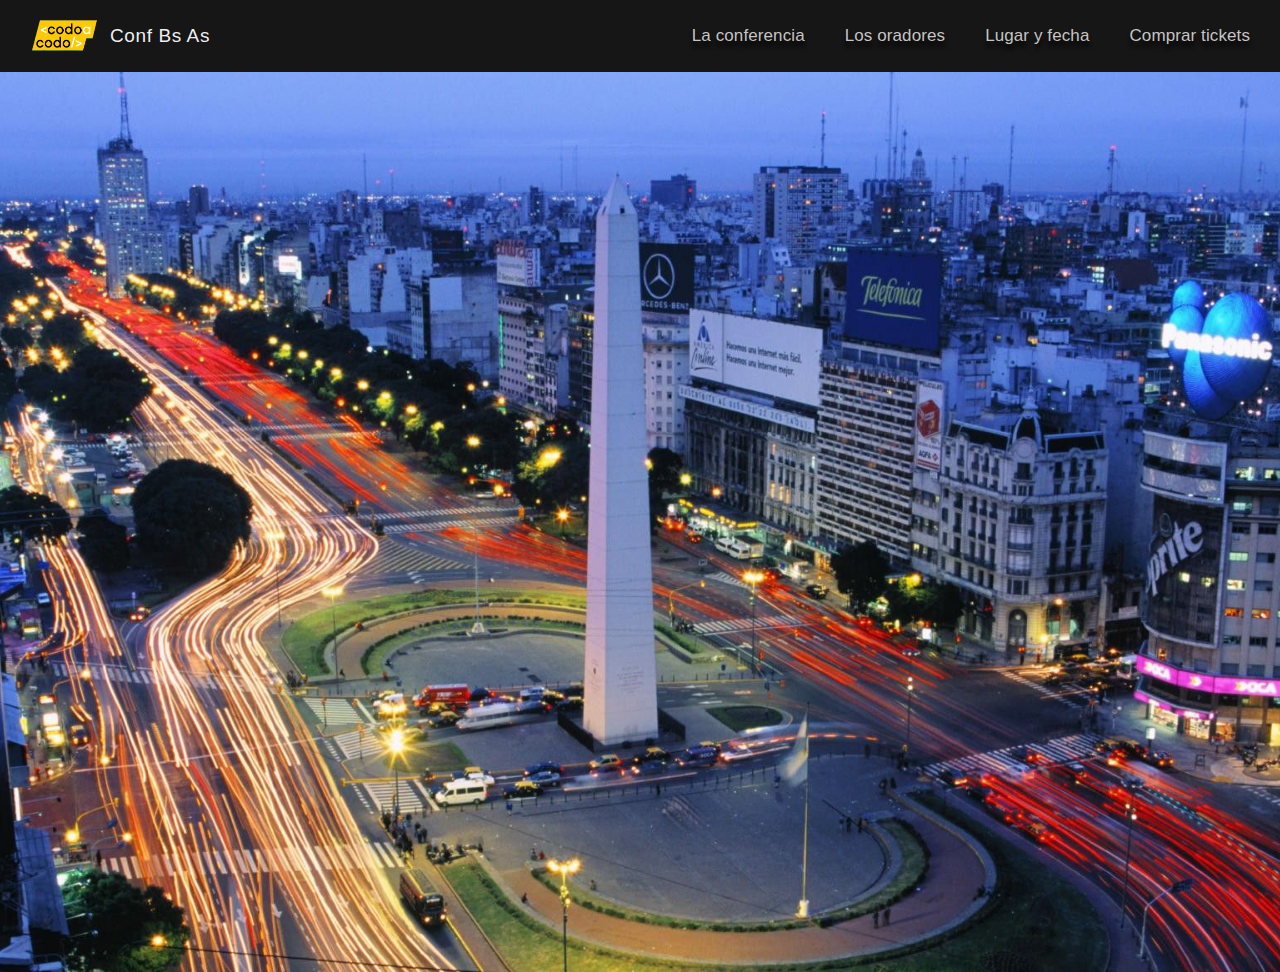
==== index.html @ 94258470 "cambio nombre de archivo" ====
<!DOCTYPE html>
<html lang="en">
<head>
  <meta charset="UTF-8">
  <meta name="viewport" content="width=device-width, initial-scale=1.0">
  <link rel="stylesheet" href="version2.css">
  <title>Document</title
    <link rel="stylesheet" href="https://cdnjs.cloudflare.com/ajax/libs/font-awesome/6.4.2/css/all.min.css" integrity="sha512-z3gLpd7yknf1YoNbCzqRKc4qyor8gaKU1qmn+CShxbuBusANI9QpRohGBreCFkKxLhei6S9CQXFEbbKuqLg0DA==" crossorigin="anonymous" referrerpolicy="no-referrer" />
</head>
<body>
  <nav class="nav">
    <div class="nav_logo">
      <a href="#" class="nav_logo__link"> 
        <img src="img/codoacodo.png" alt="logo codo a codo" class="nav_logo__img">
        <span class="logo_span">Conf Bs As</span>
      <a>
    </div>

    <button class="nav_button">
      <svg xmlns="http://www.w3.org/2000/svg" width="16" height="16" fill="currentColor" class="svg_menu" viewBox="0 0 16 16">
        <path fill-rule="evenodd" d="M2.5 12a.5.5 0 0 1 .5-.5h10a.5.5 0 0 1 0 1H3a.5.5 0 0 1-.5-.5zm0-4a.5.5 0 0 1 .5-.5h10a.5.5 0 0 1 0 1H3a.5.5 0 0 1-.5-.5zm0-4a.5.5 0 0 1 .5-.5h10a.5.5 0 0 1 0 1H3a.5.5 0 0 1-.5-.5z"/>
      </svg>
    </button>

    <div class="nav_links nav_links_active">
      <ul class="nav_ul">
        <a href="#" class="nav_li__a">
          <li class="nav_li nav_li1">La conferencia</li>
        </a>
        <a href="#" class="nav_li__a">
          <li class="nav_li">Los oradores</li>
        </a>
        <a href="#" class="nav_li__a">
          <li class="nav_li">Lugar y fecha</li>
        </a>
        <a href="#" class="nav_li__a">
          <li class="nav_li">Comprar tickets</li>
        </a>
      </ul>
    </div>
  </nav>

  <main>
    <!-- inicio carousel -->
    <div class="carrousel">
      <div class="carrousel-imgs">
        <div class="containerCarousel1 containerCarousel"> 
          <img class="containerCarousel__img containerCarousel__img1" src="img/ba1.jpg" alt="buenos aires">
        </div>
        
        <div class="containerCarousel2 containerCarousel">
          <img class="containerCarousel__img containerCarousel__img2" src="img/ba2.jpg" alt="Buenos aires">
        </div>
        <div class="containerCarousel3 containerCarousel">
           <img class="containerCarousel__img containerCarousel__img3" src="img/ba3.jpg" alt="obelisco"> 
        </div> 
      </div>
    </div>
    <!-- fin carousel -->
  </main>
  <script src="navJS.js"></script>
</body>
</html>
---- version2.css ----
*{
    margin: 0;
    padding: 0;
    box-sizing: border-box;
    font-family: sans-serif;

}

/* inicio del nav */

.nav{
    background-color: rgb(22, 22, 22);
    display: flex;
    justify-content: space-between;
    position: relative;
}




.nav_logo__link{
    display: flex;
    text-decoration: none;
}
.nav_logo__img{
    width: 90px;
    padding: 10px 0px 10px 0px;
}
.logo_span{
    align-self: center;
    font-weight: 500;
    letter-spacing: 0.6px;
    font-size: 19px;
    color: rgba(255, 255, 255, 0.938);
}




.nav_links_active{
    position: absolute;
    z-index: 100; 
    left:0;
    top: 100%;
    width: 100%;
    background-color:rgb(22, 22, 22);
    box-shadow: 0 6px 6px rgba(0, 0, 0, 0.416);

     /* Establecemos la altura máxima a 0 y overflow hidden para que el menú esté oculto */
    max-height: 0;
    overflow: hidden;

    /* Agregamos la transición para animar el cambio de altura */
    transition: max-height 0.6s ease;
}
.nav_ul{

    display: flex;
    flex-direction: column;
    justify-content: flex-start;
    list-style:none;

}
.nav_li__a{
    text-decoration: none;
    color: rgba(219, 216, 216, 0.909);
    font-size: 17px;
    letter-spacing: 0.1px;
    font-weight: 400;
}

.nav_li{
    padding-top: 35px;
    padding-bottom: 35px;
    display: flex;
    justify-content: center;
    text-shadow: 0px 5px 3px rgba(0, 0, 0, 0.843);
}

.nav_li:hover{
    background-color:rgb(15, 15, 15);
    color:rgba(255, 255, 255, 0.974);
}

.nav_li1{
    padding-top: 35px;
}


.nav_button{
    border: none;
    height: 100%;
}
.svg_menu{
    width: 60px;
    height: 100%;
    padding: 17px;
    background-color: rgb(22, 22, 22);
    cursor: pointer;
    color: rgba(255, 255, 255, 0.888);
}


@media screen and (min-width:1080px){
    .nav{

        align-items: center;
        padding-left:20px;
        padding-right:30px ;
        box-shadow: 0 4px 6px rgba(0, 0, 0, 0.416);
    }

    .nav_button{
        display: none;
    }


    .nav_links_active{
        box-shadow: none;
        position: inherit;
        width: auto;
        display: flex;
        align-items: center;
        max-height: inherit;
        overflow: visible;
        transform: none;
    }

    .nav_ul{
        flex-direction: row;
        height: auto;
    }

    .nav_li{
        padding: 0;
        padding-left: 40px;
        text-shadow: 0px 6px 4px rgba(0, 0, 0, 0.843);
    }
    .nav_li:hover{
        background-color: initial;
        color:rgba(255, 255, 255, 0.975);
    }

    
}


/* final del nav */

/* inicio carrusel */
.carrousel-imgs{
    width: 100%;
    height: 100vh;
    overflow: hidden; 
    font-size: 0; /* para eliminar espacio blanco entre las imagenes */
}
.containerCarousel__img{
    width: 100%;
    height: 100vh;
    object-fit: cover;
    object-position: 40% 0;
    position: absolute;
}




/* final carrusel */
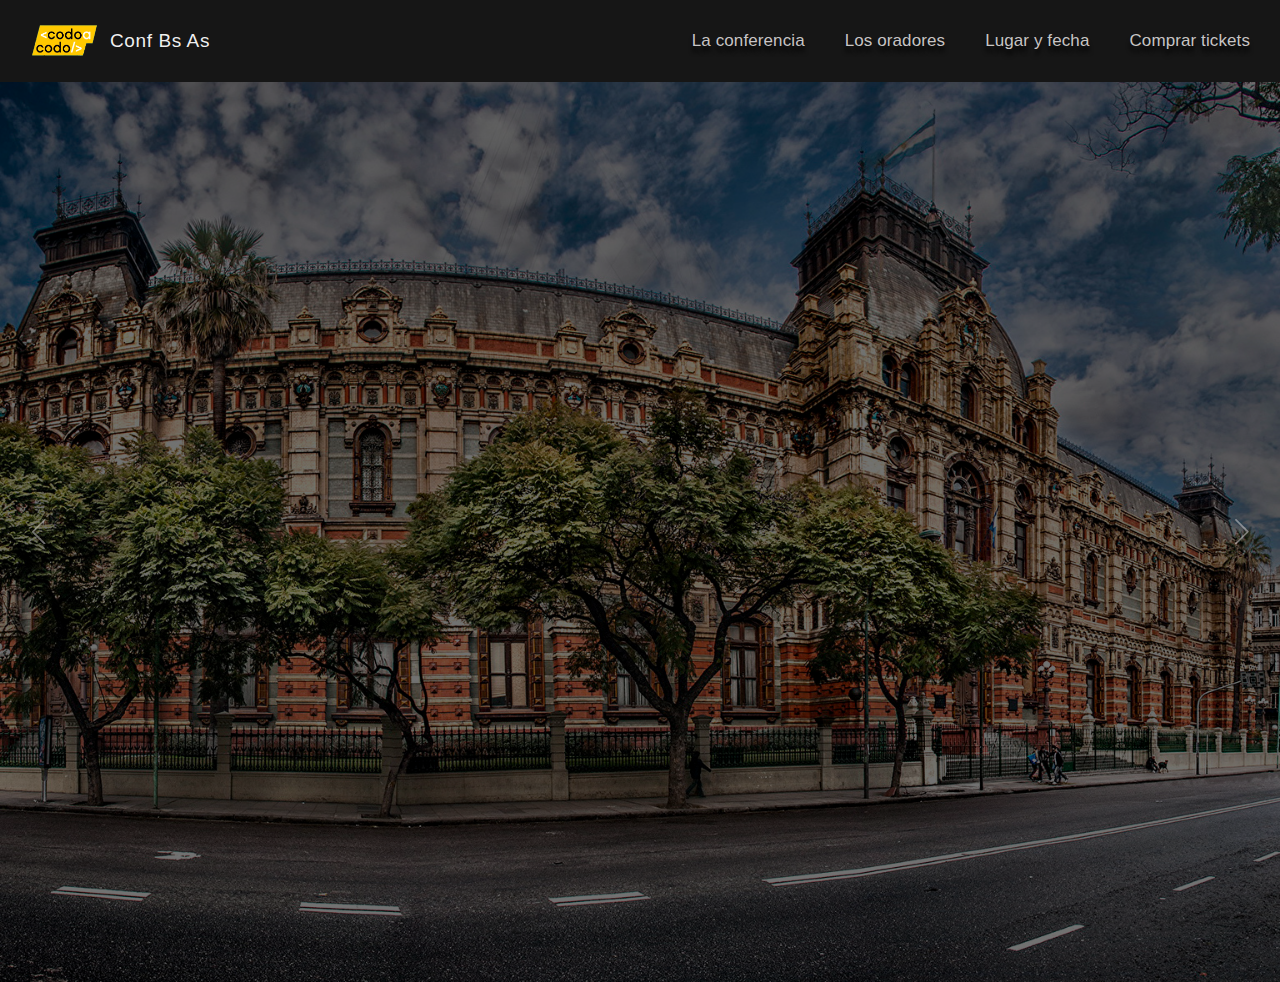
==== commit 4460d1e4: "svgs flechas y carrusel version 1" ====
--- a/index.html
+++ b/index.html
@@ -44,20 +44,24 @@
     <!-- inicio carousel -->
     <div class="carrousel">
       <div class="carrousel-imgs">
-        <div class="containerCarousel1 containerCarousel"> 
-          <img class="containerCarousel__img containerCarousel__img1" src="img/ba1.jpg" alt="buenos aires">
-        </div>
-        
-        <div class="containerCarousel2 containerCarousel">
-          <img class="containerCarousel__img containerCarousel__img2" src="img/ba2.jpg" alt="Buenos aires">
-        </div>
-        <div class="containerCarousel3 containerCarousel">
-           <img class="containerCarousel__img containerCarousel__img3" src="img/ba3.jpg" alt="obelisco"> 
-        </div> 
+        <img class="containerCarousel__img containerCarousel__img1" src="img/ba1.jpg" alt="buenos aires">
+        <img class="containerCarousel__img containerCarousel__img2" src="img/ba2.jpg" alt="Buenos aires"> 
+        <img class="containerCarousel__img containerCarousel__img3" src="img/ba3.jpg" alt="obelisco"> 
       </div>
+      
+      <div class="container-buton container-buton-right">
+        <svg viewBox="0 0 1024 1024" class="svg-flecha" xmlns="http://www.w3.org/2000/svg"><style>.svg-flecha{fill:rgba(219, 216, 216, 0.5)}</style><path d="m271.653 1023.192c-8.685 0-17.573-3.432-24.238-10.097-13.33-13.33-13.33-35.144 0-48.474l456.255-456.458-449.59-449.59c-13.33-13.331-13.33-35.145 0-48.475s35.143-13.33 48.473 0l473.827 473.827c13.33 13.33 13.33 35.143 0 48.473l-480.492 480.694c-6.665 6.665-15.551 10.099-24.236 10.099z"/></svg>
+      </div>
+      
+      <div class="container-buton container-buton-left">
+        <svg viewBox="0 0 1024 1024" class="svg-flecha"  xmlns="http://www.w3.org/2000/svg"> <style>.svg-flecha{fill:rgba(219, 216, 216, 0.5)}</style><path d="m752.145 0c8.685 0 17.572 3.434 24.237 10.099 13.33 13.33 13.33 35.143 0 48.473l-456.256 456.458 449.591 449.591c13.33 13.33 13.33 35.144 0 48.474s-35.142 13.33-48.472 0l-473.827-473.827c-13.33-13.33-13.33-35.144 0-48.474l480.492-480.694c6.665-6.665 15.55-10.098 24.236-10.098z"/></svg>  
+      </div>
+      
     </div>
     <!-- fin carousel -->
+    
   </main>
   <script src="navJS.js"></script>
+  <script src="carrousel.js"></script>
 </body>
 </html>--- a/version2.css
+++ b/version2.css
@@ -105,6 +105,7 @@
     .nav{
 
         align-items: center;
+        padding: 5px 0px 5px 0px;
         padding-left:20px;
         padding-right:30px ;
         box-shadow: 0 4px 6px rgba(0, 0, 0, 0.416);
@@ -148,21 +149,88 @@
 /* final del nav */
 
 /* inicio carrusel */
+.carrousel{
+    position: relative;
+}
 .carrousel-imgs{
     width: 100%;
-    height: 100vh;
+    height: 50vh;
     overflow: hidden; 
     font-size: 0; /* para eliminar espacio blanco entre las imagenes */
+    position: relative;
+    
 }
 .containerCarousel__img{
     width: 100%;
-    height: 100vh;
+    height: 100%;
     object-fit: cover;
-    object-position: 40% 0;
+    object-position: 45% 0; 
+    position: absolute; 
+    filter: brightness(0.45);
+    transition: transform 0.6s ease-in-out;
+    
+}
+.containerCarousel__img1{
+    object-position: 50% 0; 
+    z-index: 10;
+    transform: translateX(0);
+    
+}
+.containerCarousel__img2{
+
+    transform: translateX(100%); 
+    
+    
+}
+
+.containerCarousel__img3{
+
+    transform: translateX(100%); 
+    
+}
+
+.container-buton{
     position: absolute;
-}
-
-
-
-
+    z-index: 50;
+    top: 50%;
+    right: 0;
+    transform: translate(0, -50%);
+    height: 100%;
+    display: flex;
+    align-items: center;
+    cursor: pointer;
+    
+}
+.container-buton-right{
+    padding-right: 2vw;
+    padding-left:15px ;
+}
+.container-buton-left{
+    right: inherit;
+    left: 0;
+    padding-left: 2vw;
+    padding-right:15px ;
+}
+.svg-flecha{
+    width: 5vw;
+}
+
+@media screen and (orientation: landscape){
+    .carrousel-imgs{
+        height: 100vh;
+    }
+
+    .containerCarousel__img2{
+        object-position: 0 80%;
+        
+    }
+
+    .containerCarousel__img1{
+        object-position: 0 35%;
+
+    }
+    .svg-flecha{
+        width: 2vw;
+    }
+}
 /* final carrusel */
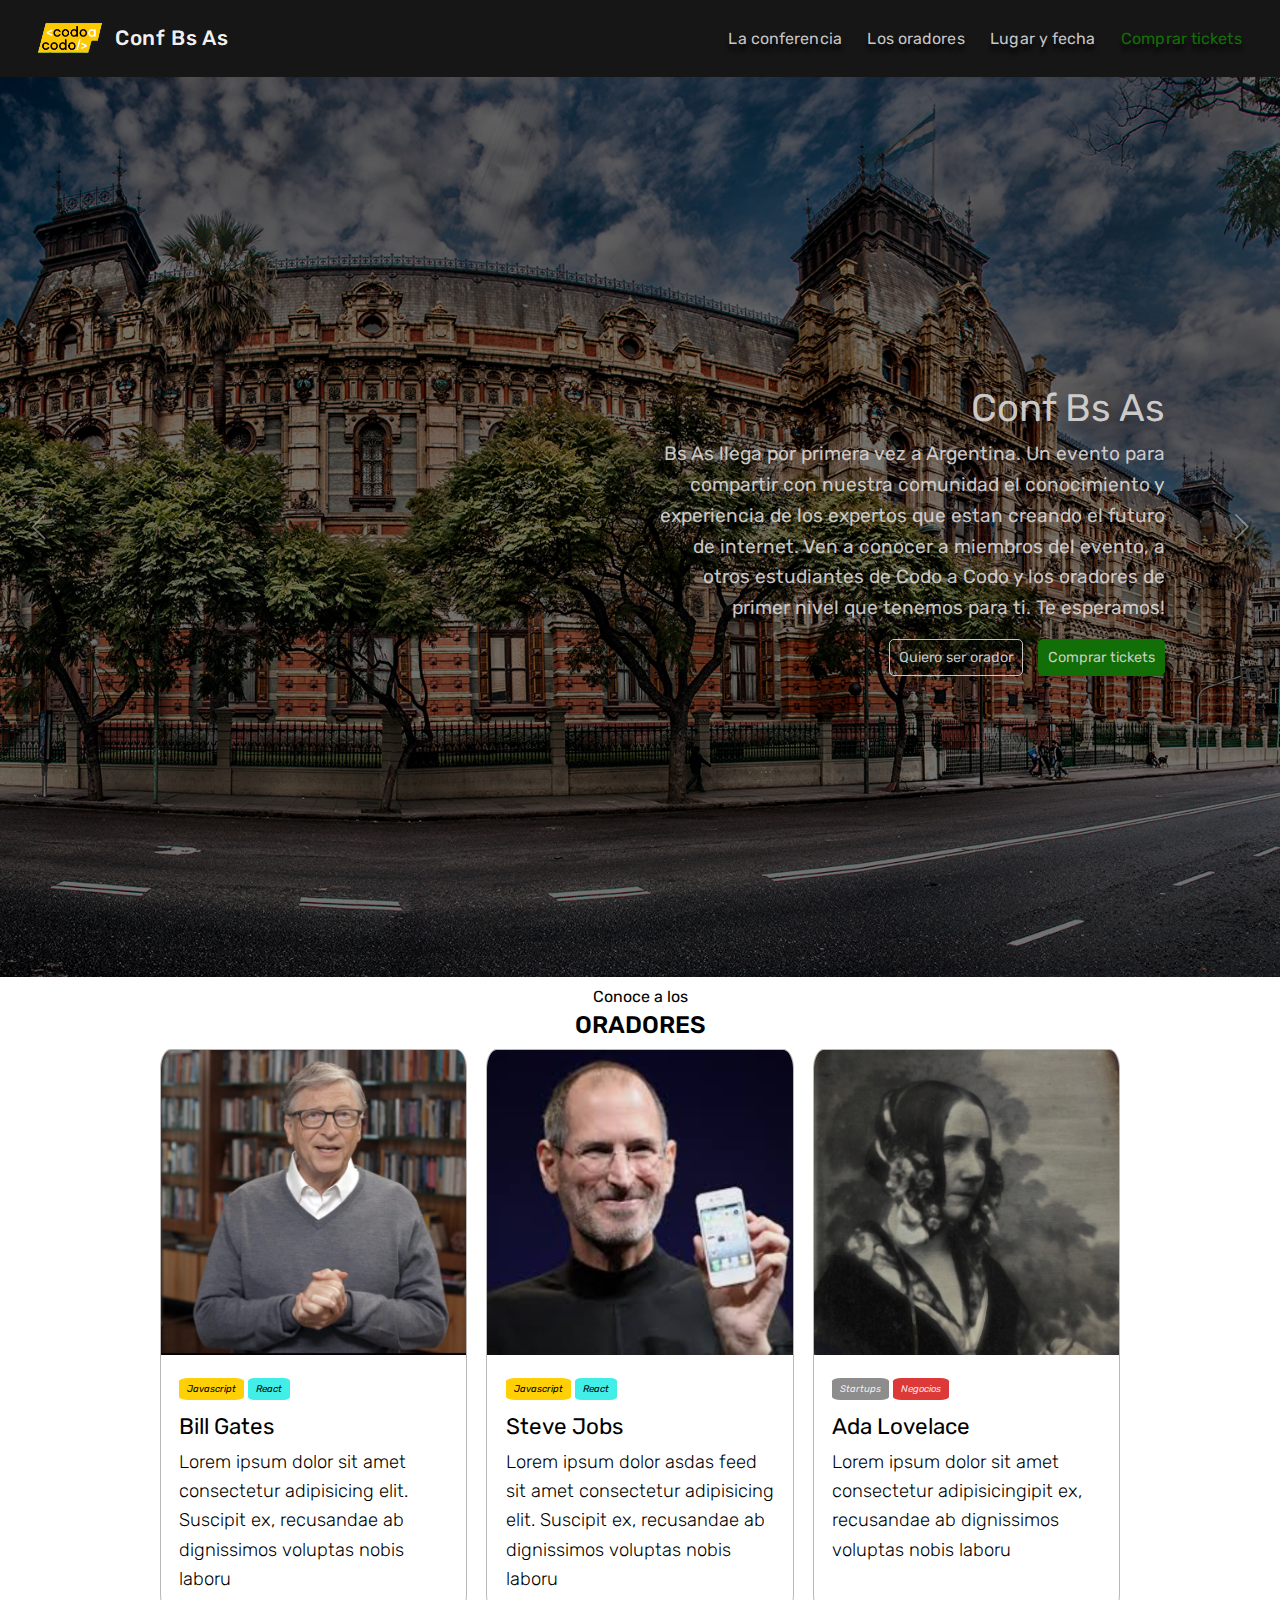
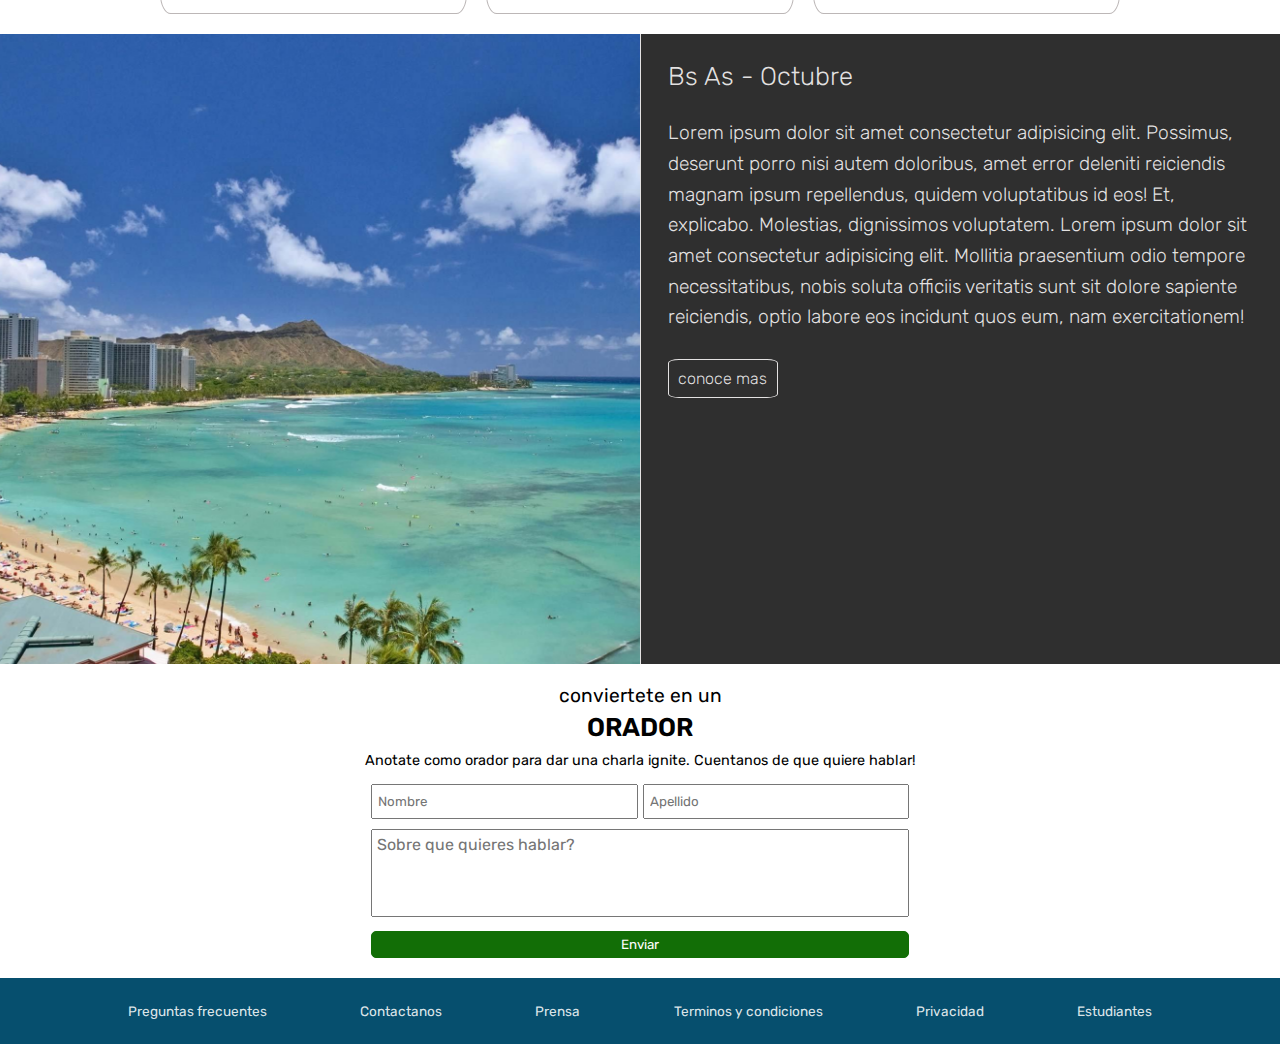
==== commit 026c69c9: "version carrusel sin actualizar" ====
--- a/index.html
+++ b/index.html
@@ -3,44 +3,48 @@
 <head>
   <meta charset="UTF-8">
   <meta name="viewport" content="width=device-width, initial-scale=1.0">
+  <link rel="preconnect" href="https://fonts.googleapis.com">
+  <link rel="preconnect" href="https://fonts.gstatic.com" crossorigin>
+  <link href="https://fonts.googleapis.com/css2?family=Rubik:wght@300;400&display=swap" rel="stylesheet">
   <link rel="stylesheet" href="version2.css">
   <title>Document</title
-    <link rel="stylesheet" href="https://cdnjs.cloudflare.com/ajax/libs/font-awesome/6.4.2/css/all.min.css" integrity="sha512-z3gLpd7yknf1YoNbCzqRKc4qyor8gaKU1qmn+CShxbuBusANI9QpRohGBreCFkKxLhei6S9CQXFEbbKuqLg0DA==" crossorigin="anonymous" referrerpolicy="no-referrer" />
+    <link rel="stylesheet" href="Roboto_Slab.zip" integrity="sha512-z3gLpd7yknf1YoNbCzqRKc4qyor8gaKU1qmn+CShxbuBusANI9QpRohGBreCFkKxLhei6S9CQXFEbbKuqLg0DA==" crossorigin="anonymous" referrerpolicy="no-referrer" />
 </head>
 <body>
-  <nav class="nav">
-    <div class="nav_logo">
-      <a href="#" class="nav_logo__link"> 
-        <img src="img/codoacodo.png" alt="logo codo a codo" class="nav_logo__img">
-        <span class="logo_span">Conf Bs As</span>
-      <a>
-    </div>
+  <header>
+    <nav class="nav">
+      <div class="nav_logo">
+        <a href="#" class="nav_logo__link"> 
+          <img src="img/codoacodo.png" alt="logo codo a codo" class="nav_logo__img">
+          <span class="logo_span">Conf Bs As</span>
+        <a>
+      </div>
 
-    <button class="nav_button">
-      <svg xmlns="http://www.w3.org/2000/svg" width="16" height="16" fill="currentColor" class="svg_menu" viewBox="0 0 16 16">
-        <path fill-rule="evenodd" d="M2.5 12a.5.5 0 0 1 .5-.5h10a.5.5 0 0 1 0 1H3a.5.5 0 0 1-.5-.5zm0-4a.5.5 0 0 1 .5-.5h10a.5.5 0 0 1 0 1H3a.5.5 0 0 1-.5-.5zm0-4a.5.5 0 0 1 .5-.5h10a.5.5 0 0 1 0 1H3a.5.5 0 0 1-.5-.5z"/>
-      </svg>
-    </button>
+      <button class="nav_button">
+        <svg xmlns="http://www.w3.org/2000/svg" width="16" height="16" fill="currentColor" class="svg_menu" viewBox="0 0 16 16">
+          <path fill-rule="evenodd" d="M2.5 12a.5.5 0 0 1 .5-.5h10a.5.5 0 0 1 0 1H3a.5.5 0 0 1-.5-.5zm0-4a.5.5 0 0 1 .5-.5h10a.5.5 0 0 1 0 1H3a.5.5 0 0 1-.5-.5zm0-4a.5.5 0 0 1 .5-.5h10a.5.5 0 0 1 0 1H3a.5.5 0 0 1-.5-.5z"/>
+        </svg>
+      </button>
 
-    <div class="nav_links nav_links_active">
-      <ul class="nav_ul">
-        <a href="#" class="nav_li__a">
-          <li class="nav_li nav_li1">La conferencia</li>
-        </a>
-        <a href="#" class="nav_li__a">
-          <li class="nav_li">Los oradores</li>
-        </a>
-        <a href="#" class="nav_li__a">
-          <li class="nav_li">Lugar y fecha</li>
-        </a>
-        <a href="#" class="nav_li__a">
-          <li class="nav_li">Comprar tickets</li>
-        </a>
-      </ul>
-    </div>
-  </nav>
+      <div class="nav_links nav_links_active">
+        <ul class="nav_ul">
+          <a href="#" class="nav_li__a">
+            <li class="nav_li nav_li1">La conferencia</li>
+          </a>
+          <a href="#" class="nav_li__a">
+            <li class="nav_li">Los oradores</li>
+          </a>
+          <a href="#" class="nav_li__a">
+            <li class="nav_li">Lugar y fecha</li>
+          </a>
+          <a href="#" class="nav_li__a">
+            <li class="nav_li"> <span class="nav_li__span">Comprar tickets</span></li>
+          </a>
+        </ul>
+      </div>
+    </nav>
 
-  <main>
+  
     <!-- inicio carousel -->
     <div class="carrousel">
       <div class="carrousel-imgs">
@@ -56,11 +60,107 @@
       <div class="container-buton container-buton-left">
         <svg viewBox="0 0 1024 1024" class="svg-flecha"  xmlns="http://www.w3.org/2000/svg"> <style>.svg-flecha{fill:rgba(219, 216, 216, 0.5)}</style><path d="m752.145 0c8.685 0 17.572 3.434 24.237 10.099 13.33 13.33 13.33 35.143 0 48.473l-456.256 456.458 449.591 449.591c13.33 13.33 13.33 35.144 0 48.474s-35.142 13.33-48.472 0l-473.827-473.827c-13.33-13.33-13.33-35.144 0-48.474l480.492-480.694c6.665-6.665 15.55-10.098 24.236-10.098z"/></svg>  
       </div>
-      
+      <div class="carrousel-description">
+        <h1 class="carrousel-description__h1">Conf Bs As</h1>
+        <p class="carrousel-description__p">Bs As llega por primera vez a Argentina. Un evento para compartir con nuestra comunidad el conocimiento y experiencia de los expertos que estan creando el futuro de internet. Ven a conocer a miembros del evento, a otros estudiantes de Codo a Codo y los oradores de primer nivel que tenemos para ti. Te esperamos!</p>
+        <div class="carrousel-description__container-buttons">
+          <button class="container-buttons__button button-oradores">Quiero ser orador</button>
+          <button class="container-buttons__button button_compra-tickets">Comprar tickets</button>
+        </div>
+      </div>
     </div>
     <!-- fin carousel -->
+  </header>
     
+  <main>
+    <!-- inicio cards -->
+    <section>
+      <h3 class="title-cards">Conoce a los <span class="title-cards__span">ORADORES</span></h3>
+      <div class="container-cards">
+        <article class="card1 card">
+          <img class="img-card img-billGates" src="img/bill.jpg" alt="Bill Gates">
+          <div class="card__container-description">
+            <div class="container-description__contenedor-etiquetas">
+              <em class="contenedor-etiquetas__etiqueta contenedor-etiquetas__etiqueta-js">Javascript</em>
+              <em class="contenedor-etiquetas__etiqueta contenedor-etiquetas__etiqueta-react">React</em>
+            </div>
+            <h5 class="container-description__h5">Bill Gates</h5>
+            <p class="container-description__p">
+              Lorem ipsum dolor sit amet consectetur adipisicing elit. Suscipit ex, recusandae ab dignissimos voluptas nobis laboru
+            </p>
+          </div>
+        </article>
+        <article class="card2 card">
+          <img class="img-card img-steveJobs" src="img/steve.jpg" alt="Steve Jobs">
+          <div class="card__container-description">
+            <div class="container-description__contenedor-etiquetas">
+              <em class="contenedor-etiquetas__etiqueta contenedor-etiquetas__etiqueta-js">Javascript</em>
+              <em class="contenedor-etiquetas__etiqueta contenedor-etiquetas__etiqueta-react">React</em>
+            </div>
+            <h5 class="container-description__h5">Steve Jobs</h5>
+            <p class="container-description__p">
+              Lorem ipsum dolor asdas feed sit amet consectetur adipisicing elit. Suscipit ex, recusandae ab dignissimos voluptas nobis laboru
+            </p>
+          </div>
+        </article>
+        <article class="card3 card">   
+          <img class="img-card img-ada" src="img/ada.jpeg" alt="Ada">
+          <div class="card__container-description">
+            <div class="container-description__contenedor-etiquetas">
+              <em class="contenedor-etiquetas__etiqueta contenedor-etiquetas__etiqueta-startups">Startups</em>
+              <em class="contenedor-etiquetas__etiqueta contenedor-etiquetas__etiqueta-negocios">Negocios</em>
+            </div>
+            <h5 class="container-description__h5">Ada Lovelace</h5>
+            <p class="container-description__p">
+              Lorem ipsum dolor sit amet consectetur adipisicingipit ex, recusandae ab dignissimos voluptas nobis laboru
+            </p>
+          </div>
+        </article>
+      </div>
+    </section> 
+    <!-- fin cards -->
+
+    <!-- inicio section: Bs As - Octubre -->
+    <section class="container-sectionOctubre">
+      <div class="container-sectionOctubre__container-img">
+        <img class="container-img__img" src="img/honolulu.jpg" alt="bs as">
+      </div>
+      <div class="container-sectionOctubre__container-info">
+        <h3 class="container-info__h3">Bs As - Octubre</h3>
+        <p class="container-info__p">Lorem ipsum dolor sit amet consectetur adipisicing elit. Possimus, deserunt porro nisi autem doloribus, amet error deleniti reiciendis magnam ipsum repellendus, quidem voluptatibus id eos! Et, explicabo. Molestias, dignissimos voluptatem. Lorem ipsum dolor sit amet consectetur adipisicing elit. Mollitia praesentium odio tempore necessitatibus, nobis soluta officiis veritatis sunt sit dolore sapiente reiciendis, optio labore eos incidunt quos eum, nam exercitationem!</p>
+        <button class="container-info__button">conoce mas</button>
+      </div>
+    </section>
+    <!-- final section: Bs As - Octubre -->
+
+    <!-- inicio formulario -->
+    <section class="section-form">
+      <div class="section-form__contenedor-encabezado">
+        <h3 class="contenedor-encabezado__h3">conviertete en un <span>ORADOR</span></h3>
+        <p class="contenedor-encabezado__p">Anotate como orador para dar una charla ignite. Cuentanos de que quiere hablar!</p>
+      </div>
+      <form class="section-form__form" action="#" method="#">
+        <div class="form__contenedor-input">
+          <input type="text" class="contenedor-input__input-form contenedor-input__input-form1" name="nombre" placeholder="Nombre">
+          <input type="text" class="contenedor-input__input-form contenedor-input__input-form2" name="apellido" placeholder="Apellido">
+        </div>
+        <textarea name="tema" placeholder="Sobre que quieres hablar?" class="form__textarea"></textarea>
+        <button class="button-form"> Enviar</button>
+      </form>
+    </section>
+    <!-- fin formulario -->
   </main>
+
+  <footer>
+    <div class="contenedor-links">
+      <a class="links-footer link-footer1" href="#">Preguntas frecuentes</a>
+      <a class="links-footer link-footer2" href="#">Contactanos</a>
+      <a class="links-footer link-footer3" href="#">Prensa</a>
+      <a class="links-footer link-footer4" href="#">Terminos y condiciones</a>
+      <a class="links-footer link-footer5" href="#">Privacidad</a>
+      <a class="links-footer link-footer6" href="#">Estudiantes</a>
+    </div>
+  </footer>
   <script src="navJS.js"></script>
   <script src="carrousel.js"></script>
 </body>
--- a/version2.css
+++ b/version2.css
@@ -2,8 +2,8 @@
     margin: 0;
     padding: 0;
     box-sizing: border-box;
-    font-family: sans-serif;
-
+    font-family: 'Rubik';
+    font-weight: 400;
 }
 
 /* inicio del nav */
@@ -11,26 +11,30 @@
 .nav{
     background-color: rgb(22, 22, 22);
     display: flex;
+    align-items: center;
     justify-content: space-between;
     position: relative;
-}
-
-
-
-
+    padding: 1% 2% 1% 1%;
+}
+.nav_logo{
+    width: 100%
+
+}
 .nav_logo__link{
     display: flex;
     text-decoration: none;
 }
 .nav_logo__img{
-    width: 90px;
-    padding: 10px 0px 10px 0px;
+    width: 5em;
+
+
 }
 .logo_span{
+    width: 100%;
     align-self: center;
     font-weight: 500;
     letter-spacing: 0.6px;
-    font-size: 19px;
+     font-size: 0.9rem;
     color: rgba(255, 255, 255, 0.938);
 }
 
@@ -39,7 +43,7 @@
 
 .nav_links_active{
     position: absolute;
-    z-index: 100; 
+    z-index: 100;
     left:0;
     top: 100%;
     width: 100%;
@@ -49,7 +53,6 @@
      /* Establecemos la altura máxima a 0 y overflow hidden para que el menú esté oculto */
     max-height: 0;
     overflow: hidden;
-
     /* Agregamos la transición para animar el cambio de altura */
     transition: max-height 0.6s ease;
 }
@@ -57,21 +60,21 @@
 
     display: flex;
     flex-direction: column;
-    justify-content: flex-start;
     list-style:none;
 
 }
 .nav_li__a{
     text-decoration: none;
     color: rgba(219, 216, 216, 0.909);
-    font-size: 17px;
+    font-size: 0.9rem;
     letter-spacing: 0.1px;
     font-weight: 400;
+    width: 100%;
 }
 
 .nav_li{
-    padding-top: 35px;
-    padding-bottom: 35px;
+    padding-top: 2em;
+    padding-bottom:2em;
     display: flex;
     justify-content: center;
     text-shadow: 0px 5px 3px rgba(0, 0, 0, 0.843);
@@ -82,33 +85,40 @@
     color:rgba(255, 255, 255, 0.974);
 }
 
+
 .nav_li1{
-    padding-top: 35px;
+    padding-top: 2em;
+
 }
 
 
 .nav_button{
     border: none;
+    width: 100%;
     height: 100%;
+
+    background-color: rgb(22, 22, 22);
 }
 .svg_menu{
-    width: 60px;
-    height: 100%;
-    padding: 17px;
+    width: 2.3em;
+    height: auto;
     background-color: rgb(22, 22, 22);
     cursor: pointer;
     color: rgba(255, 255, 255, 0.888);
 }
 
 
+
 @media screen and (min-width:1080px){
     .nav{
-
-        align-items: center;
-        padding: 5px 0px 5px 0px;
-        padding-left:20px;
-        padding-right:30px ;
+        padding: 1% 2% 1% 2%;
         box-shadow: 0 4px 6px rgba(0, 0, 0, 0.416);
+    }
+    .nav_logo__img{
+        width: 5.6em;
+    }
+    .logo_span{
+         font-size: 1.3rem;
     }
 
     .nav_button{
@@ -119,31 +129,44 @@
     .nav_links_active{
         box-shadow: none;
         position: inherit;
-        width: auto;
         display: flex;
+        justify-content: flex-end;
         align-items: center;
         max-height: inherit;
         overflow: visible;
         transform: none;
     }
+    .nav_links{
+        width: 100%;
+    }
 
     .nav_ul{
         flex-direction: row;
-        height: auto;
+    }
+    .nav_li__a{
+        width: auto;
+        font-size: 1rem;
     }
 
     .nav_li{
-        padding: 0;
-        padding-left: 40px;
+        padding: 0px;
+        margin-right:2vw ;
+        width: 100%;
         text-shadow: 0px 6px 4px rgba(0, 0, 0, 0.843);
+    }
+    .nav_li__span{
+        color: rgb(18, 110, 6);
     }
     .nav_li:hover{
         background-color: initial;
         color:rgba(255, 255, 255, 0.975);
     }
-
-    
-}
+    .nav_li__span:hover{
+        color: rgb(22, 164, 3);
+    }
+
+}
+
 
 
 /* final del nav */
@@ -151,55 +174,55 @@
 /* inicio carrusel */
 .carrousel{
     position: relative;
+
 }
 .carrousel-imgs{
     width: 100%;
-    height: 50vh;
-    overflow: hidden; 
+    height: 130vw;
+     overflow: hidden;
     font-size: 0; /* para eliminar espacio blanco entre las imagenes */
     position: relative;
-    
+
 }
 .containerCarousel__img{
     width: 100%;
     height: 100%;
     object-fit: cover;
-    object-position: 45% 0; 
-    position: absolute; 
+    object-position: 45% 0;
+    position: absolute;
     filter: brightness(0.45);
-    transition: transform 0.6s ease-in-out;
-    
+    transition: transform 0.5s ease-in-out;
+
 }
 .containerCarousel__img1{
-    object-position: 50% 0; 
+
     z-index: 10;
     transform: translateX(0);
-    
+
 }
 .containerCarousel__img2{
 
-    transform: translateX(100%); 
-    
-    
+    transform: translateX(100%);
+
+
 }
 
 .containerCarousel__img3{
 
-    transform: translateX(100%); 
-    
+    transform: translateX(-100%);
+
 }
 
 .container-buton{
     position: absolute;
     z-index: 50;
-    top: 50%;
+    top:0;
     right: 0;
-    transform: translate(0, -50%);
     height: 100%;
     display: flex;
     align-items: center;
     cursor: pointer;
-    
+
 }
 .container-buton-right{
     padding-right: 2vw;
@@ -214,23 +237,440 @@
 .svg-flecha{
     width: 5vw;
 }
-
+.carrousel-description{
+    position: absolute;
+   font-size: 0.9rem;
+   line-height: 1.1;
+   color: rgba(219, 216, 216, 0.909);
+    z-index: 50;
+    bottom: 0;
+    display: flex;
+    align-items: center;
+    flex-direction: column;
+    margin: 7%;
+    margin-bottom: 3%;
+    padding: 6px;
+}
+.carrousel-description__h1{
+    margin-bottom: 1%;
+}
+.carrousel-description__container-buttons{
+
+    margin-top: 3%;
+    width: 100%;
+    display: flex;
+    justify-content: center;
+
+}
+.container-buttons__button{
+    padding: 1%;
+    font-size: 0.8rem;
+}
+.button-oradores{
+
+  margin-right: 3%;
+  background-color: transparent;
+  border: 1px solid rgba(219, 216, 216, 0.909);
+  color: rgba(219, 216, 216, 0.909);
+  border-radius: 5px;
+  cursor: pointer;
+}
+.button-oradores:hover{
+    border: 1px solid rgb(241, 235, 235);
+    color:  rgb(241, 235, 235);
+}
+.button_compra-tickets{
+    border-radius: 5px;
+    border: 1px solid rgb(18, 110, 6);
+    color: rgba(219, 216, 216, 0.909);
+    background-color: rgb(18, 110, 6);
+    cursor: pointer;
+}
+.button_compra-tickets:hover{
+    color: rgba(219, 216, 216, 0.894);
+    background-color: rgb(18, 126, 3);
+    border: 1px solid rgb(18, 126, 3);
+}
+@media screen and (max-width:350px){
+ .carrousel-description{
+    font-size: 0.8rem;
+ }
+ .container-buttons__button{
+    padding: 1%;
+    font-size: 0.6rem;
+}
+}
 @media screen and (orientation: landscape){
     .carrousel-imgs{
         height: 100vh;
     }
-
     .containerCarousel__img2{
         object-position: 0 80%;
-        
     }
 
     .containerCarousel__img1{
         object-position: 0 35%;
-
     }
     .svg-flecha{
         width: 2vw;
     }
+    .carrousel-description{
+        text-align: right;
+        font-size: 1rem;
+        top: 0;
+        right: 0;
+        width: 40%;
+        padding: 0;
+        line-height: 1.6;
+        margin: 9%;
+        justify-content: center;
+    }
+    .carrousel-description__h1{
+        width: 100%;
+        text-align: right;
+        margin-bottom: initial;
+    }
+    .carrousel-description__container-buttons{
+        justify-content: flex-end;
+    }
+    .container-buttons__button{
+        padding: 0.7vw;
+        font-size: 0.5rem;
+    }
+
+    @media screen and (min-width:1200px) {
+        .carrousel-description{
+            font-size: 1.2rem;
+        }
+        .container-buttons__button{
+            font-size: 0.9rem;
+        }
+    }
 }
 /* final carrusel */
+
+/* inicio cards */
+
+.title-cards{
+    width: 100%;
+    text-align: center;
+    font-size: 1em;
+    margin-top: 10px;
+
+}
+.title-cards__span{
+    display: block;
+    margin-top: 5px;
+    font-size: 1.5rem;
+    font-weight: 550;
+}
+
+.container-cards{
+
+    display: flex;
+    flex-direction: column;
+}
+.card{
+    width: 70vw;
+    border: 1px solid rgb(188, 183, 183);
+    margin: 10px auto 0px auto;
+    border-radius: 3.5%;
+    overflow: hidden;
+    flex: 1;  /* alineamos los elementos para que todos tengan el mismo alto independientemente de su contenido */
+}
+.card__container-description{
+    display: flex;
+    flex-direction: column;
+    padding: 6%;
+}
+.img-card{
+    width: 100%;
+}
+.container-description__p{
+    line-height: 1.6;
+    font-size: 0.8rem;
+
+}
+.container-description__h5{
+    font-size: 1.1rem;
+    margin: 6% 0% 3% 0%;
+}
+.contenedor-etiquetas__etiqueta{
+    font-size: 0.6rem;
+    padding: 2% 3% 2% 3%;
+
+    border-radius: 15%;
+}
+.contenedor-etiquetas__etiqueta-js{
+    background-color: rgb(254, 208, 5);
+}
+.contenedor-etiquetas__etiqueta-react{
+    background-color:rgba(23, 234, 227, 0.814);
+}
+.contenedor-etiquetas__etiqueta-negocios{
+    background-color: rgb(221, 57, 57);
+    color: rgba(253, 249, 249, 0.909);
+}
+.contenedor-etiquetas__etiqueta-startups{
+    background-color: rgb(141, 141, 141);
+    color: rgba(253, 249, 249, 0.909);
+}
+
+@media screen and (orientation: landscape) {
+    .container-cards{
+        flex-direction: row;
+        margin-left: auto;
+        margin-right: auto;
+        width: 85vw;
+    }
+    .container-description__h5{
+        font-size: 0.9rem;
+    }
+    .container-description__p{
+        font-size: 0.9rem;
+        font-weight: 300;
+    }
+    .card{
+        width: 100%;
+    }
+
+    .card2{
+        margin-right: 2%;
+        margin-left: 2%;
+    }
+    @media screen and (min-width:1000px) {
+        .container-cards{
+            width: 75vw;
+        }
+        .container-description__h5{
+            font-size: 1.4rem;
+        }
+        .container-description__p{
+            font-size: 1.15rem;
+            font-weight: 300;
+        }
+    }
+}
+
+/* fin cards */
+
+/*inicio section */
+
+.container-sectionOctubre{
+    margin-top: 20px;
+
+}
+.container-sectionOctubre__container-img{
+   width: 100%;
+    height: 80vw;
+}
+
+.container-img__img{
+    width: 100%;
+    height: 100%;
+    object-fit: cover;
+}
+.container-sectionOctubre__container-info{
+    background-color: rgb(47, 47, 47);
+    color: rgba(246, 244, 244, 0.909);
+    padding: 15px;
+
+    border-top: 2px solid rgba(246, 244, 244, 0.909) ;
+}
+.container-info__h3{
+    margin-bottom: 10px;
+    font-size: 1.2rem;
+    font-weight: 300;
+}
+.container-info__p{
+    line-height: 1.4;
+    margin-bottom: 1em;
+    font-size: 0.9rem;
+    font-weight: 300;
+}
+.container-info__button{
+    border-radius: 10%;
+    background-color: transparent;
+    font-size: 0.7rem;
+    border: 1px solid  rgba(246, 244, 244, 0.909) ;
+    color: rgba(246, 244, 244, 0.909);
+    padding: 0.8em;
+    font-weight: 300;
+    cursor: pointer;
+}
+.container-info__button:hover{
+    border: 1px solid  rgba(255, 253, 253, 0.997) ;
+    color: rgba(255, 255, 255, 0.994);
+}
+
+@media screen and (orientation:landscape) {
+
+    .container-sectionOctubre__container-img{
+        width: 100%;
+        height: 40vw;
+     }
+
+    @media screen and (min-width:1000px) {
+        .container-sectionOctubre{
+            display: flex;
+            width: 100%;
+            height: 70vh;
+        }
+        .container-sectionOctubre__container-img{
+            width: 50%;
+            height: 100%;
+
+        }
+        .container-sectionOctubre__container-info{
+            width: 50%;
+            max-height: 100%;
+            max-width: 100%;
+            padding: 3vh;
+            border-top: none;
+            border-left: 1px solid rgba(246, 244, 244, 0.909);
+        }
+        .container-info__button{
+            font-size: 1rem;
+            margin-top: 1em;
+            padding: 1.6%;
+        }
+        .container-info__h3{
+            margin-bottom: 3vh;
+            font-size: 1.6rem;
+        }
+        .container-info__p{
+            margin-bottom: 0.5em;
+            font-size: 1.2rem;
+            line-height: 1.6;
+        }
+    }
+}
+/* inicio form */
+
+.section-form{
+    margin: 20px;
+    display: flex;
+    flex-direction: column;
+
+}
+
+.contenedor-encabezado__h3{
+    text-align: center;
+    font-size: 1.2rem;
+}
+.contenedor-encabezado__h3 span{
+    display: block;
+    font-size: 1.6rem;
+    font-weight: 600;
+    margin-top: 5px;
+}
+.contenedor-encabezado__p{
+    margin: 10px 0px 15px 0px;
+    width: 100%;
+    font-size: 0.9rem;
+    text-align: center;
+}
+.contenedor-input__input-form{
+    width: 100%;
+    margin-bottom: 10px;
+    padding: 5px;
+}
+.form__textarea{
+    width: 100%;
+    height: 6em;
+    resize: none;
+    margin-bottom: 10px;
+    padding: 5px;
+}
+.button-form{
+    width: 100%;
+    border-radius: 5px;
+    border: 1px solid rgb(18, 110, 6);
+    padding: 5px;
+    background-color: rgb(18, 110, 6);
+    color: white;
+    cursor: pointer;
+}
+.button-form:hover{
+    border: 1px solid rgb(20, 127, 5);
+    background-color: rgb(19, 121, 5);
+}
+
+@media screen and (orientation:landscape){
+
+    .section-form{
+        width: 70vw;
+        margin: 20px auto 20px auto;
+        align-items: center;
+
+    }
+    .section-form__form{
+        width: 60%;
+
+    }
+    .form__contenedor-input{
+        display: flex;
+        width: 100%;
+
+    }
+    .contenedor-input__input-form{
+        padding: 8px 5px 8px 5px;
+    }
+    .contenedor-input__input-form1{
+       margin-right: 5px;
+    }
+    .form__textarea{
+        width: 100%;
+        height: 5.5em;
+       font-size: 1rem;
+    }
+
+}
+/* final formulario */
+
+
+/* inicio footer */
+footer{
+    width: 100%;
+    background-color: rgb(6, 79, 110);
+}
+.contenedor-links{
+    display: flex;
+    width: 100%;
+    flex-direction:row ;
+    justify-content: space-between;
+    flex-wrap: wrap;
+    padding-top: 6px;
+    background-color: rgb(6, 79, 110);
+}
+.links-footer{
+    width: 50%;
+    text-align: center;
+    display:flex;
+    align-items: center;
+    justify-content: center;
+    padding: 4px 6px 10px 4px;
+    font-size: 0.85em;
+    text-decoration: none;
+    color: rgba(255, 255, 255, 0.865);
+}
+@media screen and (orientation:landscape) {
+
+    .contenedor-links{
+        width: 80%;
+        margin: 0px auto 0px auto;
+        padding: 0px;
+    }
+    .links-footer{
+        width: auto;
+        padding: 25px 0px 25px 0px;
+    }
+
+    @media screen and (max-width:850px) {
+        .links-footer {
+            width: calc(33.33% - 10px);
+          }
+
+    }
+}
+/* final footer */